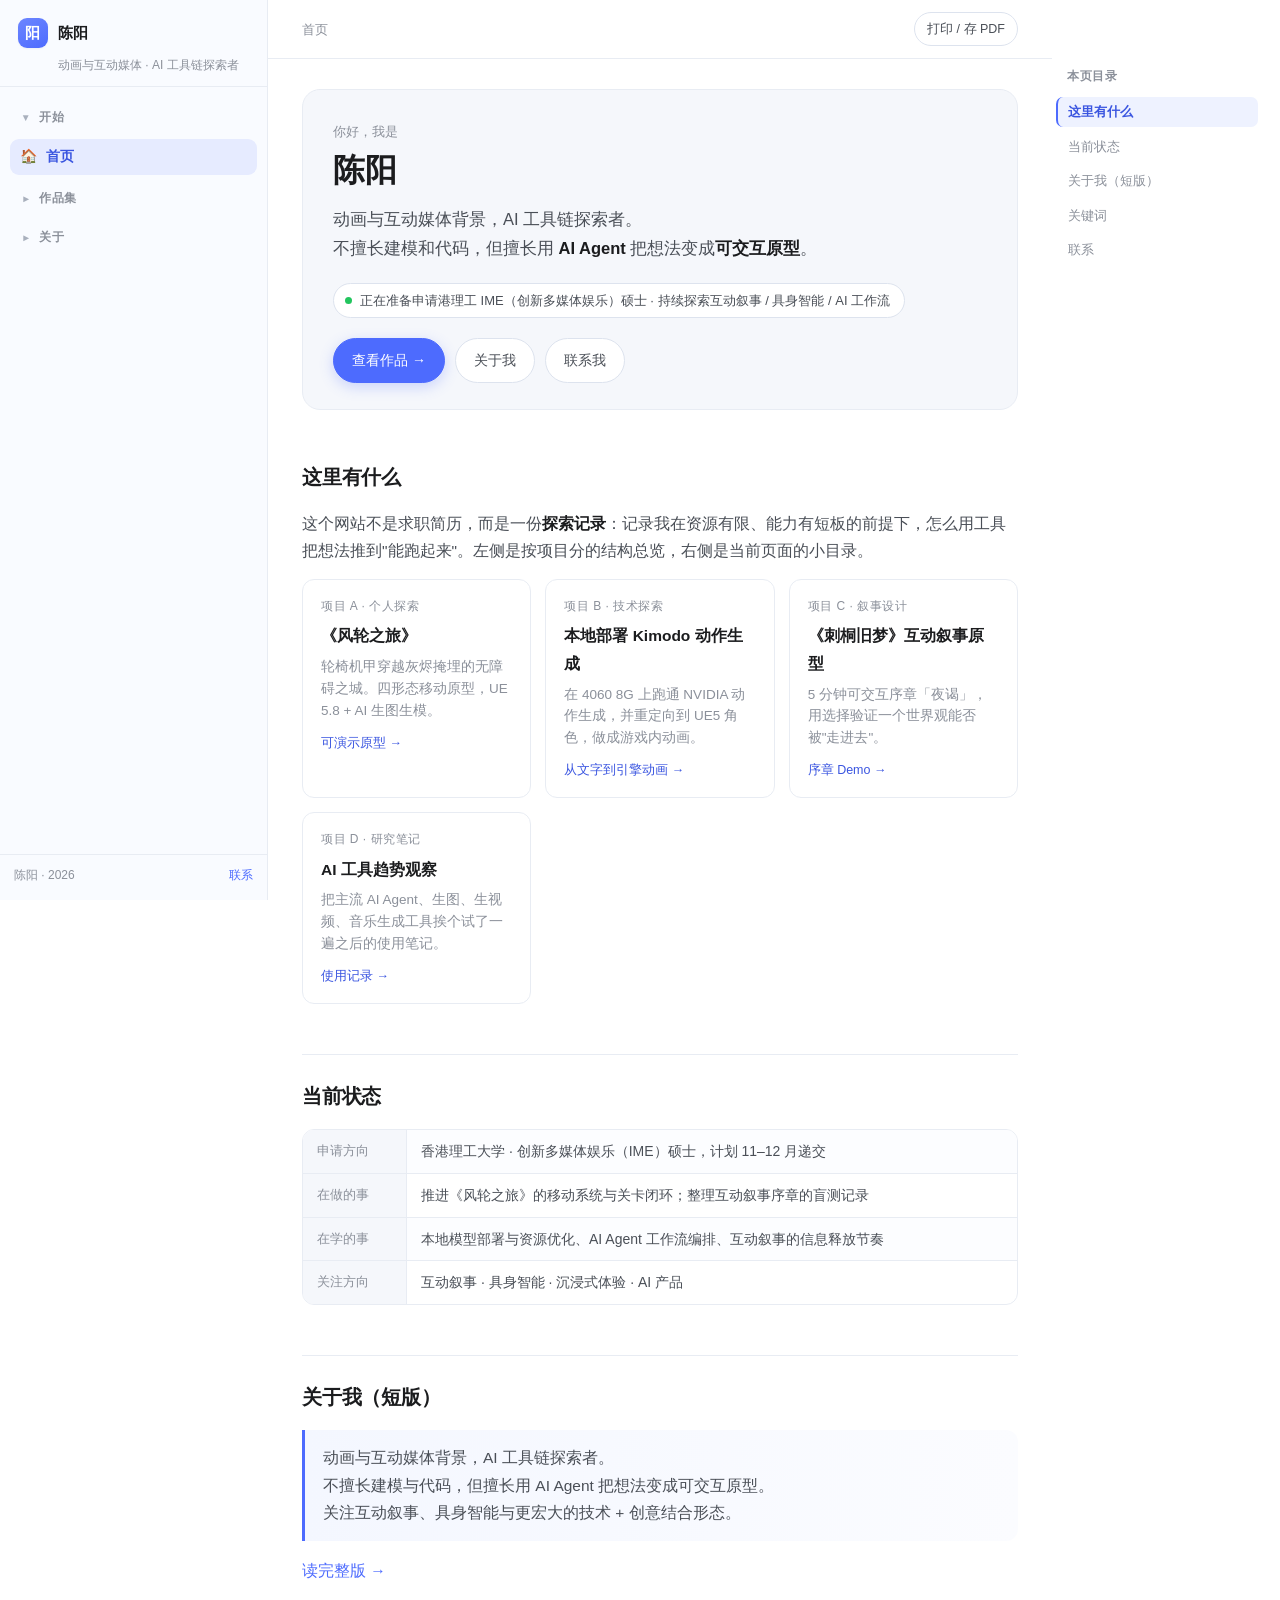
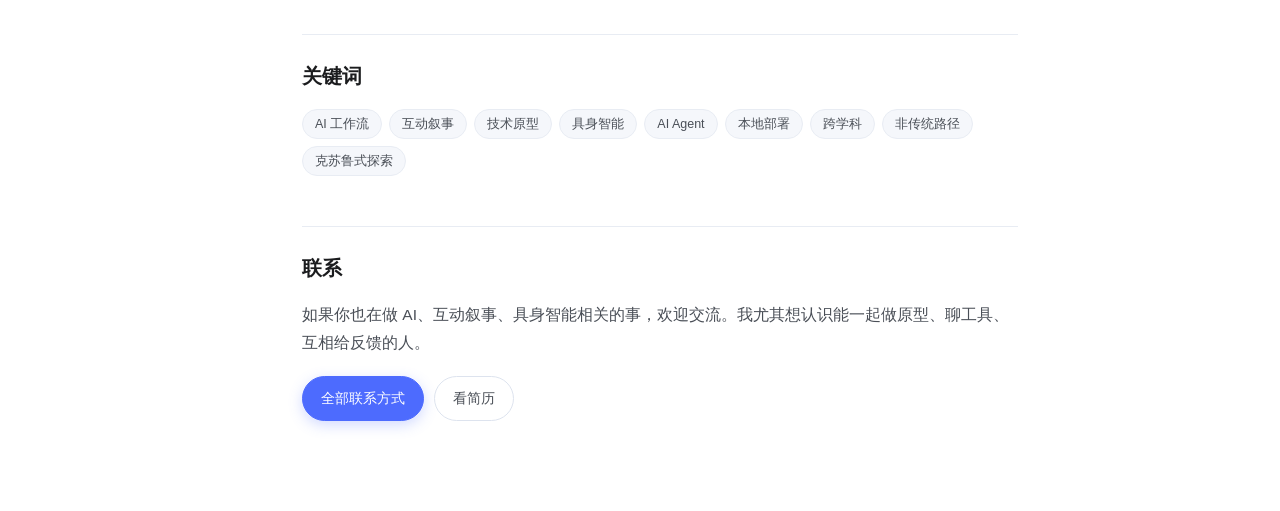
==== index.html @ 73cee603 "Add static site: index.html, site assets/content, CNAME for naoziyichou.xin" ====
<!DOCTYPE html>
<html lang="zh-CN">
<head>
<meta charset="UTF-8">
<meta name="viewport" content="width=device-width, initial-scale=1">
<title>陈阳 · 探索记录</title>
<meta name="description" content="动画与互动媒体背景，AI 工具链探索者。不擅长建模和代码，但擅长用 AI Agent 把想法变成可交互原型。">
<link rel="stylesheet" href="site/assets/style.css">
</head>
<body>

<div class="layout">

  <!-- ============================ 左侧：结构总览（目录） ============================ -->
  <aside class="sidebar" id="sidebar">
    <div class="side-head">
      <a class="brand" href="#/home">
        <span class="brand-mark" id="brandMark">阳</span>
        <span id="brandName">陈阳</span>
      </a>
      <div class="brand-sub" id="brandSub">动画与互动媒体 · AI 工具链探索者</div>
    </div>

    <nav class="side-scroll" id="sideNav"><!-- app.js 生成 --></nav>

    <div class="side-foot">
      <span class="who" id="sideWho">陈阳</span>
      <a href="#/contact">联系</a>
    </div>
  </aside>

  <div class="scrim" id="scrim"></div>

  <!-- ================================= 中间：正文 ================================= -->
  <main class="main">
    <div class="main-bar">
      <button class="menu-btn" id="menuBtn" type="button" aria-label="打开目录">☰</button>
      <div class="crumb" id="crumbs"></div>
      <div class="bar-actions">
        <button class="chip" id="printBtn" type="button" onclick="window.print()">打印 / 存 PDF</button>
      </div>
    </div>

    <div class="content">
      <article class="view" id="view"><!-- app.js 生成 --></article>
    </div>
  </main>

  <!-- ============================ 右侧：当前页面小目录 ============================ -->
  <aside class="toc">
    <div class="toc-title">本页目录</div>
    <div id="tocBody"></div>
  </aside>

</div>

<button class="to-top" id="toTop" type="button" aria-label="回到顶部">↑</button>

<script src="site/assets/uikit.js"></script>
<script src="site/content/site-pages.js"></script>
<script src="site/content/projects.js"></script>
<script src="site/assets/app.js"></script>
</body>
</html>
---- site/assets/style.css ----
/* ==========================================================================
   个人网站 · 样式表
   设计参考：DeepSeek 网页版聊天界面（浅色主题）
   - 左侧：会话列表式目录（可折叠）
   - 中间：聊天消息流式的正文
   - 右侧：当前页面的小目录（TOC）
   ========================================================================== */

:root {
  /* 取自 DeepSeek 网页版观感 */
  --bg-side: #f9fbff;
  --bg-main: #ffffff;
  --bg-soft: #f5f7fb;
  --bg-code: #f6f8fa;

  --line: #e8ecf3;
  --line-strong: #dde3ee;

  --text: #1b1c1e;
  --text-2: #4a4f57;
  --text-3: #8b909a;

  --brand: #4d6bfe;
  --brand-soft: #eef2ff;
  --brand-deep: #3a55e0;

  --amber: #b7791f;
  --amber-soft: #fff8e6;
  --amber-line: #f0dfae;

  --radius: 12px;
  --radius-lg: 18px;
  --radius-pill: 999px;

  --shadow-sm: 0 1px 2px rgba(21, 32, 66, .05);
  --shadow-md: 0 6px 20px rgba(21, 32, 66, .07);

  --side-w: 268px;
  --toc-w: 228px;
  --gutter: 34px;
}

* { box-sizing: border-box; }

html { scroll-behavior: smooth; }

body {
  margin: 0;
  background: var(--bg-main);
  color: var(--text);
  font-family: -apple-system, BlinkMacSystemFont, "Segoe UI", "Microsoft YaHei UI",
               "Microsoft YaHei", "PingFang SC", "Hiragino Sans GB", Roboto, sans-serif;
  font-size: 15.5px;
  line-height: 1.78;
  -webkit-font-smoothing: antialiased;
}

a { color: var(--brand); text-decoration: none; }
a:hover { text-decoration: underline; }

::selection { background: #d7e0ff; }

/* ---------- 滚动条（细，浅色） ---------- */
::-webkit-scrollbar { width: 9px; height: 9px; }
::-webkit-scrollbar-thumb {
  background: #d9dee8; border-radius: 999px;
  border: 2px solid transparent; background-clip: content-box;
}
::-webkit-scrollbar-thumb:hover { background: #c3cad8; background-clip: content-box; }
::-webkit-scrollbar-track { background: transparent; }

/* ==========================================================================
   1. 布局
   ========================================================================== */

.layout {
  display: grid;
  grid-template-columns: var(--side-w) minmax(0, 1fr) var(--toc-w);
  grid-template-areas: "side main toc";
  align-items: start;
  min-height: 100vh;
}

/* ==========================================================================
   2. 左侧边栏（结构总览 = 目录）
   ========================================================================== */

.sidebar {
  grid-area: side;
  background: var(--bg-side);
  border-right: 1px solid var(--line);
  display: flex;
  flex-direction: column;
  position: sticky;
  top: 0;
  height: 100vh;
}

.side-head {
  padding: 18px 18px 12px;
  border-bottom: 1px solid var(--line);
}

.brand {
  display: flex;
  align-items: center;
  gap: 10px;
  color: var(--text);
  font-weight: 700;
  font-size: 15px;
  letter-spacing: .2px;
}
.brand:hover { text-decoration: none; }

.brand-mark {
  width: 30px; height: 30px; flex: none;
  border-radius: 9px;
  background: linear-gradient(150deg, #6d86ff, var(--brand));
  color: #fff;
  display: grid; place-items: center;
  font-size: 15px; font-weight: 700;
  box-shadow: var(--shadow-sm);
}

.brand-sub {
  margin: 8px 0 0 40px;
  font-size: 12px;
  color: var(--text-3);
  line-height: 1.5;
}

.side-scroll {
  flex: 1;
  overflow-y: auto;
  padding: 12px 10px 26px;
}

.side-group { margin-bottom: 4px; }

.side-group-title {
  display: flex;
  align-items: center;
  gap: 7px;
  width: 100%;
  padding: 8px 10px 6px;
  border: 0;
  background: none;
  color: var(--text-3);
  font: inherit;
  font-size: 12px;
  font-weight: 600;
  letter-spacing: .6px;
  cursor: pointer;
}
.side-group-title:hover { color: var(--text-2); }

.side-group-title .caret {
  width: 12px;
  font-size: 10px;
  transition: transform .18s ease;
  color: #a9b0bd;
}
.side-group.collapsed .caret { transform: rotate(-90deg); }
.side-group.collapsed .side-list { display: none; }

.side-list { list-style: none; margin: 0; padding: 0; }

/* 一级项：像 DeepSeek 的会话条目 */
.side-link {
  display: flex;
  align-items: center;
  gap: 9px;
  padding: 8px 10px;
  margin: 1px 0;
  border-radius: 9px;
  color: var(--text-2);
  font-size: 14px;
  line-height: 1.4;
  transition: background .14s ease, color .14s ease;
}
.side-link:hover { background: #eef1f7; color: var(--text); text-decoration: none; }
.side-link.active { background: #e6ebff; color: var(--brand-deep); font-weight: 600; }

.side-link .ico { font-size: 14px; width: 17px; text-align: center; flex: none; }
.side-link .txt { overflow: hidden; text-overflow: ellipsis; white-space: nowrap; }

/* 二级项：当前章节的小节 */
.side-sub { list-style: none; margin: 2px 0 8px; padding: 0 0 0 27px; }
.side-sub a {
  display: block;
  padding: 4px 8px;
  border-radius: 7px;
  color: var(--text-3);
  font-size: 12.5px;
  line-height: 1.5;
  border-left: 2px solid transparent;
}
.side-sub a:hover { color: var(--text-2); background: #f1f4f9; text-decoration: none; }
.side-sub a.active {
  color: var(--brand-deep);
  border-left-color: var(--brand);
  background: #f0f3ff;
}

.side-foot {
  border-top: 1px solid var(--line);
  padding: 10px 14px 14px;
  display: flex;
  align-items: center;
  justify-content: space-between;
  gap: 10px;
  font-size: 12px;
  color: var(--text-3);
}

.side-foot .who { overflow: hidden; text-overflow: ellipsis; white-space: nowrap; }

/* ==========================================================================
   3. 中间正文区
   ========================================================================== */

.main {
  grid-area: main;
  align-self: start;
  min-width: 0;
  display: flex;
  flex-direction: column;
}

.main-bar {
  position: sticky; top: 0; z-index: 20;
  display: flex; align-items: center; gap: 12px;
  padding: 12px var(--gutter);
  background: rgba(255, 255, 255, .86);
  backdrop-filter: blur(10px);
  border-bottom: 1px solid var(--line);
}

.crumb { font-size: 13px; color: var(--text-3); display: flex; align-items: center; gap: 7px; }
.crumb a { color: var(--text-3); }
.crumb a:hover { color: var(--brand); text-decoration: none; }
.crumb .sep { color: #c8cdd8; }
.crumb .now { color: var(--text-2); }

.bar-actions { margin-left: auto; display: flex; gap: 8px; }

.chip {
  border: 1px solid var(--line-strong);
  background: #fff;
  color: var(--text-2);
  border-radius: var(--radius-pill);
  padding: 5px 12px;
  font: inherit;
  font-size: 12.5px;
  cursor: pointer;
  transition: .15s ease;
}
.chip:hover { border-color: #c3cdec; color: var(--brand-deep); background: var(--brand-soft); }

.content { padding: 30px var(--gutter) 90px; max-width: 860px; width: 100%; }

/* ---------- 动效：进入页面时轻微上浮（像新消息出现） ---------- */
.view-enter { animation: rise .28s ease both; }
@keyframes rise {
  from { opacity: 0; transform: translateY(8px); }
  to   { opacity: 1; transform: none; }
}

/* ---------- 标题层级 ---------- */

.page-eyebrow {
  display: inline-flex; align-items: center; gap: 7px;
  font-size: 12px; font-weight: 600; letter-spacing: .8px;
  color: var(--brand-deep);
  background: var(--brand-soft);
  border-radius: var(--radius-pill);
  padding: 4px 12px;
  margin-bottom: 14px;
}

h1 {
  font-size: 30px;
  line-height: 1.35;
  margin: 0 0 14px;
  letter-spacing: -.4px;
}

h2 {
  font-size: 20px;
  margin: 44px 0 14px;
  padding-top: 6px;
  letter-spacing: -.2px;
  scroll-margin-top: 78px;
}

h3 {
  font-size: 16.5px;
  margin: 28px 0 10px;
  color: var(--text);
  scroll-margin-top: 78px;
}

h2 + h3 { margin-top: 14px; }

p { margin: 0 0 14px; color: var(--text-2); }
strong { color: var(--text); font-weight: 650; }

ul, ol { margin: 0 0 14px; padding-left: 22px; color: var(--text-2); }
li { margin: 5px 0; }
li::marker { color: #b4bccc; }

.lead {
  font-size: 16.5px;
  color: var(--text-2);
  margin-bottom: 18px;
}

/* 章节之间的细分隔线（h2 上方） */
h2::before {
  content: "";
  display: block;
  height: 1px;
  background: var(--line);
  margin-bottom: 24px;
}
h2:first-of-type::before { display: none; }

/* ---------- 行内代码 / 代码块 ---------- */

code {
  font-family: "Cascadia Code", Consolas, "SFMono-Regular", Menlo, monospace;
  font-size: .88em;
  background: var(--bg-code);
  border: 1px solid var(--line);
  border-radius: 6px;
  padding: 1px 6px;
  color: #b3306b;
}

pre {
  background: var(--bg-code);
  border: 1px solid var(--line);
  border-radius: var(--radius);
  padding: 14px 16px;
  overflow-x: auto;
  font-size: 13px;
  line-height: 1.65;
  margin: 0 0 16px;
}
pre code { background: none; border: 0; padding: 0; color: #24292f; }

/* ---------- Hero（仿聊天首屏） ---------- */

.hero {
  background: var(--bg-soft);
  border: 1px solid var(--line);
  border-radius: var(--radius-lg);
  padding: 30px 30px 26px;
  margin-bottom: 8px;
}

.hero .hi { font-size: 13px; color: var(--text-3); margin-bottom: 6px; }
.hero h1 { font-size: 32px; margin-bottom: 12px; }
.hero .lead { margin-bottom: 20px; }

.status-line {
  display: inline-flex; align-items: center; gap: 8px;
  font-size: 13px; color: var(--text-2);
  background: #fff;
  border: 1px solid var(--line-strong);
  border-radius: var(--radius-pill);
  padding: 5px 14px 5px 11px;
}

.pulse {
  width: 7px; height: 7px; border-radius: 50%;
  background: #22c55e;
  box-shadow: 0 0 0 0 rgba(34, 197, 94, .5);
  animation: pulse 2.2s infinite;
}
@keyframes pulse {
  0%   { box-shadow: 0 0 0 0 rgba(34, 197, 94, .45); }
  70%  { box-shadow: 0 0 0 7px rgba(34, 197, 94, 0); }
  100% { box-shadow: 0 0 0 0 rgba(34, 197, 94, 0); }
}

.cta-row { display: flex; flex-wrap: wrap; gap: 10px; margin-top: 20px; }

.btn {
  display: inline-flex; align-items: center; gap: 7px;
  padding: 9px 18px;
  border-radius: var(--radius-pill);
  font-size: 14px;
  border: 1px solid var(--line-strong);
  background: #fff;
  color: var(--text-2);
  cursor: pointer;
  transition: .15s ease;
}
.btn:hover { text-decoration: none; border-color: #c3cdec; color: var(--brand-deep); background: var(--brand-soft); }
.btn.primary {
  background: var(--brand); border-color: var(--brand); color: #fff;
  box-shadow: 0 4px 14px rgba(77, 107, 254, .25);
}
.btn.primary:hover { background: var(--brand-deep); border-color: var(--brand-deep); color: #fff; }

/* ---------- 卡片 / 网格 ---------- */

.grid { display: grid; gap: 14px; grid-template-columns: repeat(auto-fit, minmax(215px, 1fr)); }

.card {
  display: block;
  border: 1px solid var(--line);
  border-radius: var(--radius);
  padding: 16px 18px;
  background: #fff;
  color: inherit;
  transition: .18s ease;
}
.card:hover {
  text-decoration: none;
  border-color: #c8d3f6;
  box-shadow: var(--shadow-md);
  transform: translateY(-2px);
}
.card .k { font-size: 12px; color: var(--text-3); letter-spacing: .5px; }
.card .t { font-weight: 650; margin: 5px 0 6px; font-size: 15.5px; }
.card .d { font-size: 13.5px; color: var(--text-3); line-height: 1.62; margin: 0; }
.card .foot { margin-top: 10px; font-size: 12.5px; color: var(--brand-deep); }

/* ---------- 引用 / 高亮框 ---------- */

.quote {
  border-left: 3px solid var(--brand);
  background: linear-gradient(90deg, #f4f7ff, #fbfcff);
  border-radius: 0 var(--radius) var(--radius) 0;
  padding: 14px 18px;
  margin: 0 0 16px;
  color: var(--text-2);
}
.quote p:last-child { margin-bottom: 0; }

.note {
  background: var(--amber-soft);
  border: 1px solid var(--amber-line);
  border-radius: var(--radius);
  padding: 13px 16px;
  font-size: 14px;
  color: #6b5316;
  margin: 0 0 16px;
}
.note b { color: var(--amber); }
.note ul { color: #6b5316; margin-bottom: 0; }

.placeholder {
  display: inline-block;
  background: #fff4f4;
  border: 1px dashed #e9b1b1;
  color: #b04a4a;
  border-radius: 6px;
  padding: 0 6px;
  font-size: .92em;
}

/* ---------- 表格 ---------- */

.table-wrap { overflow-x: auto; margin: 0 0 18px; }

table {
  width: 100%;
  border-collapse: separate;
  border-spacing: 0;
  font-size: 14px;
  border: 1px solid var(--line);
  border-radius: var(--radius);
  overflow: hidden;
}
th, td {
  text-align: left;
  padding: 9px 14px;
  border-bottom: 1px solid var(--line);
  vertical-align: top;
  color: var(--text-2);
}
th { background: var(--bg-soft); font-weight: 600; color: var(--text); white-space: nowrap; }
td code { white-space: nowrap; }
tbody tr:last-child td { border-bottom: 0; }
tbody tr:hover td { background: #fafbfe; }

/* ---------- 项目元信息（聊天气泡感的定义列表） ---------- */

.meta {
  border: 1px solid var(--line);
  border-radius: var(--radius);
  overflow: hidden;
  margin: 0 0 18px;
  font-size: 14px;
}
.meta .row { display: flex; gap: 0; border-bottom: 1px solid var(--line); }
.meta .row:last-child { border-bottom: 0; }
.meta .row:nth-child(odd) { background: #fcfdff; }
.meta .k {
  flex: none; width: 104px;
  padding: 9px 14px;
  color: var(--text-3);
  font-size: 13px;
  background: var(--bg-soft);
  border-right: 1px solid var(--line);
}
.meta .v { padding: 9px 14px; color: var(--text-2); }

/* ---------- 图片 ---------- */

figure { margin: 0 0 20px; }
figure img, .shot img {
  width: 100%; height: auto; display: block;
  border: 1px solid var(--line);
  border-radius: var(--radius);
  box-shadow: var(--shadow-sm);
  background: var(--bg-soft);
}
figcaption {
  font-size: 12.5px;
  color: var(--text-3);
  margin-top: 8px;
  line-height: 1.6;
}
.shot-grid { display: grid; gap: 12px; grid-template-columns: 1fr; }

/* “过程 / 结果 / 反思”三段式小标题 */
.stage {
  border: 1px solid var(--line);
  border-left: 3px solid var(--brand);
  border-radius: var(--radius);
  padding: 14px 18px 4px;
  margin: 0 0 14px;
  background: #fdfdff;
}
.stage h3 { margin-top: 0; }
.stage p:last-child { margin-bottom: 12px; }

/* ---------- 标签 ---------- */

.tags { display: flex; flex-wrap: wrap; gap: 7px; margin: 0 0 18px; }
.tag {
  font-size: 12.5px;
  color: var(--text-2);
  background: var(--bg-soft);
  border: 1px solid var(--line);
  border-radius: var(--radius-pill);
  padding: 3px 12px;
}
.tag.on { color: var(--brand-deep); background: var(--brand-soft); border-color: #d6dfff; }

/* ---------- 时间线（学习/探索路径） ---------- */

.tl { list-style: none; margin: 0 0 18px; padding: 0; }
.tl li {
  position: relative;
  padding: 0 0 16px 22px;
  border-left: 1px solid var(--line-strong);
}
.tl li:last-child { padding-bottom: 0; border-left-color: transparent; }
.tl li::before {
  content: ""; position: absolute; left: -4.5px; top: 10px;
  width: 8px; height: 8px; border-radius: 50%;
  background: #fff; border: 2px solid var(--brand);
}
.tl .when { font-size: 12.5px; color: var(--text-3); }
.tl .what { font-weight: 600; color: var(--text); }
.tl .desc { font-size: 13.5px; color: var(--text-3); }

/* ==========================================================================
   4. 右侧小目录（当前页面内的标题目录）
   ========================================================================== */

.toc {
  grid-area: toc;
  align-self: start;
  position: sticky;
  top: 0;
  height: 100vh;
  overflow-y: auto;
  /* 顶部让开中间那条吸顶标题栏，避免目录第一项被裁掉 */
  padding: 66px 22px 40px 4px;
  font-size: 13px;
}

.toc-title {
  font-size: 12px;
  font-weight: 600;
  letter-spacing: .7px;
  color: var(--text-3);
  margin-bottom: 10px;
  padding-left: 11px;
}

.toc ul { list-style: none; margin: 0; padding: 0; }

.toc a {
  display: block;
  padding: 5px 10px;
  border-radius: 7px;
  color: var(--text-3);
  line-height: 1.5;
  border-left: 2px solid transparent;
  overflow: hidden;
  text-overflow: ellipsis;
  white-space: nowrap;
}
.toc a:hover { color: var(--text-2); background: #f4f6fa; text-decoration: none; }
.toc a.active {
  color: var(--brand-deep);
  background: var(--brand-soft);
  border-left-color: var(--brand);
  font-weight: 600;
}
.toc .lv3 a { padding-left: 22px; font-size: 12.5px; }
.toc .empty { padding-left: 11px; color: #b6bcc7; font-size: 12.5px; }

/* 回到顶部 */
.to-top {
  position: fixed; right: calc(var(--toc-w) + 18px); bottom: 26px;
  width: 38px; height: 38px;
  border-radius: 50%;
  border: 1px solid var(--line-strong);
  background: #fff;
  color: var(--text-2);
  cursor: pointer;
  box-shadow: var(--shadow-md);
  display: none;
  place-items: center;
  font-size: 15px;
  z-index: 30;
}
.to-top.show { display: grid; }
.to-top:hover { color: var(--brand-deep); border-color: #c3cdec; }

/* ==========================================================================
   5. 响应式
   ========================================================================== */

.menu-btn { display: none; }

@media (max-width: 1180px) {
  .layout {
    grid-template-columns: var(--side-w) minmax(0, 1fr);
    grid-template-areas: "side main";
  }
  .toc { display: none; }
  .to-top { right: 20px; }
}

@media (max-width: 860px) {
  :root { --gutter: 20px; }

  .layout {
    grid-template-columns: minmax(0, 1fr);
    grid-template-areas: "main";
  }

  .sidebar {
    grid-area: main;
    position: fixed; z-index: 60;
    left: 0; top: 0; width: 280px;
    transform: translateX(-102%);
    transition: transform .22s ease;
    box-shadow: 0 0 40px rgba(20, 28, 60, .18);
  }
  .sidebar.open { transform: none; }

  .scrim {
    grid-area: main;
    position: fixed; inset: 0; z-index: 55;
    background: rgba(18, 24, 45, .35);
    display: none;
  }
  .scrim.show { display: block; }

  .menu-btn {
    display: grid; place-items: center;
    width: 34px; height: 34px; flex: none;
    border-radius: 9px;
    border: 1px solid var(--line-strong);
    background: #fff; color: var(--text-2);
    cursor: pointer; font-size: 15px;
  }

  h1 { font-size: 25px; }
  .hero { padding: 22px 20px; }
  .hero h1 { font-size: 26px; }
  .content { padding: 22px var(--gutter) 70px; }
  .meta .row { flex-direction: column; }
  .meta .k { width: auto; border-right: 0; border-bottom: 1px solid var(--line); }
}

/* 打印（可当作品集 PDF 用） */
@media print {
  .sidebar, .toc, .main-bar, .to-top { display: none !important; }
  .layout { grid-template-columns: 1fr; }
  .content { max-width: none; padding: 0; }
  .card:hover { transform: none; box-shadow: none; }
}
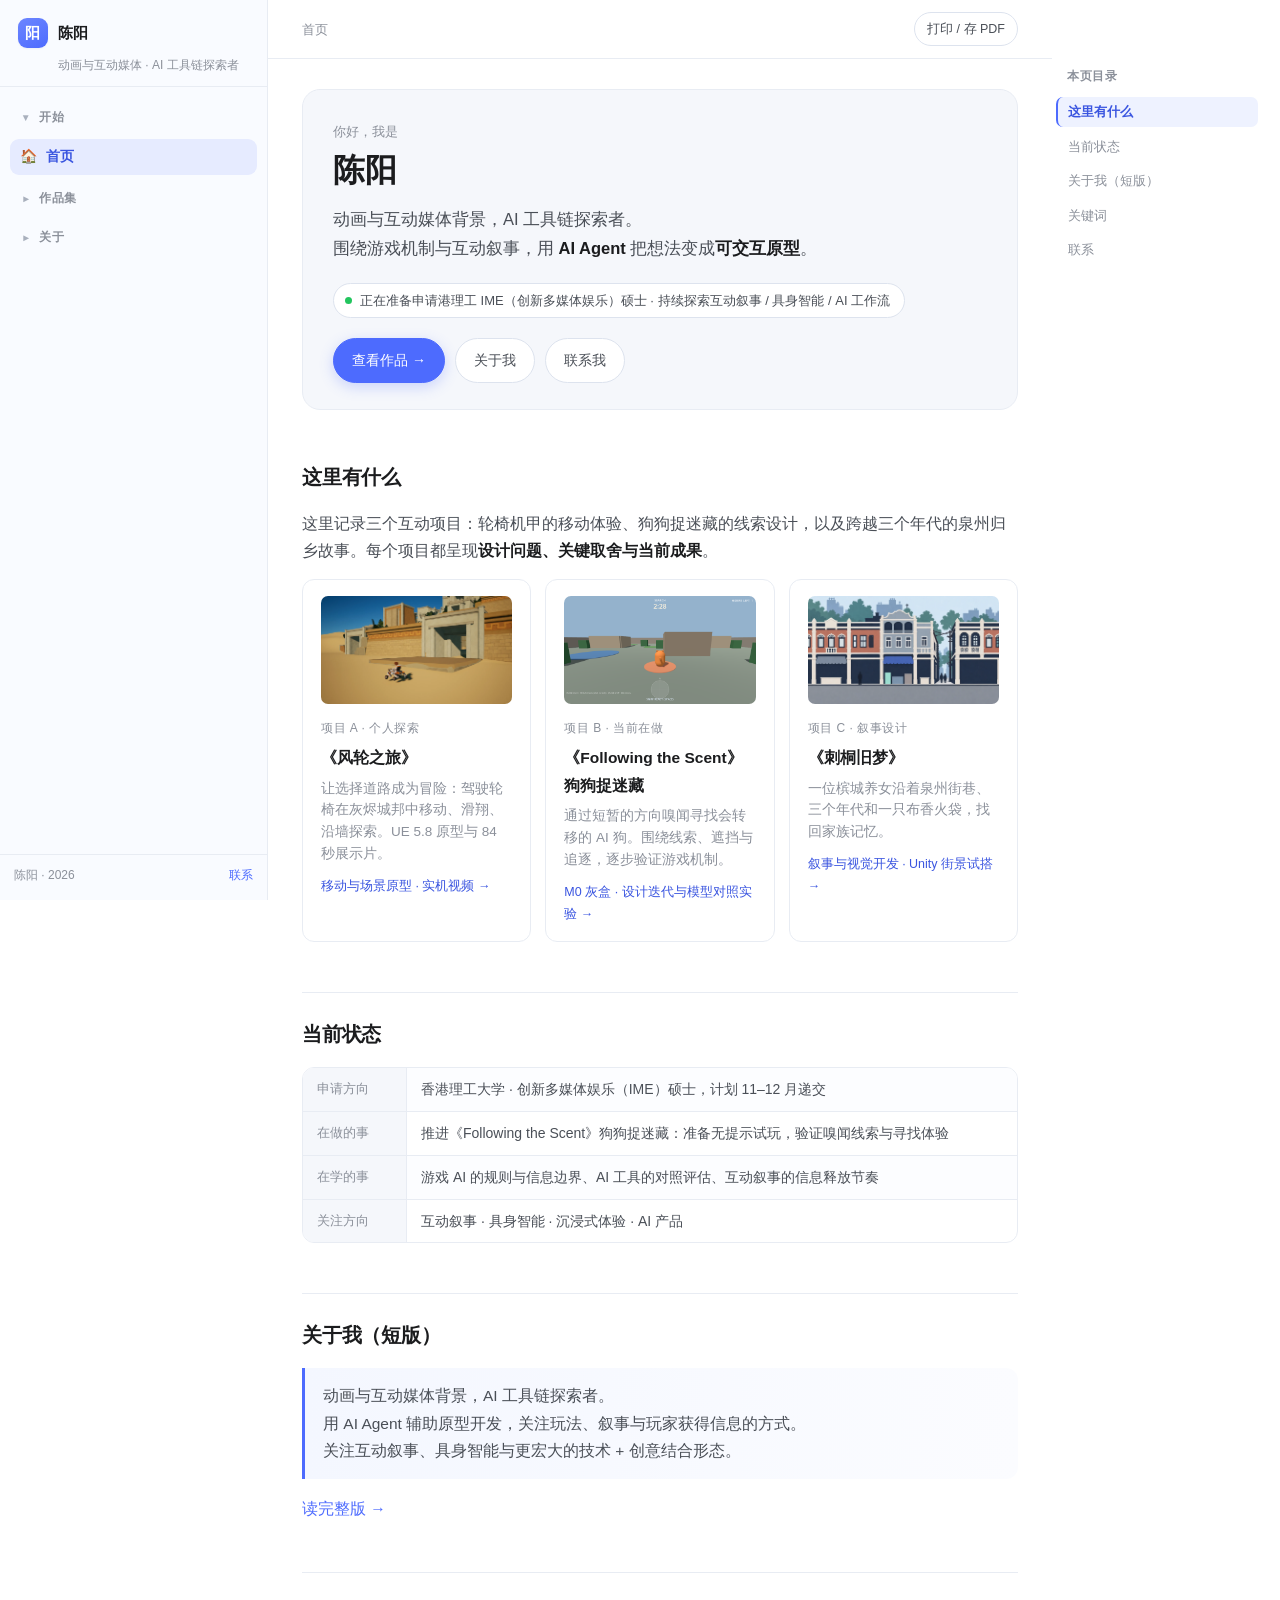
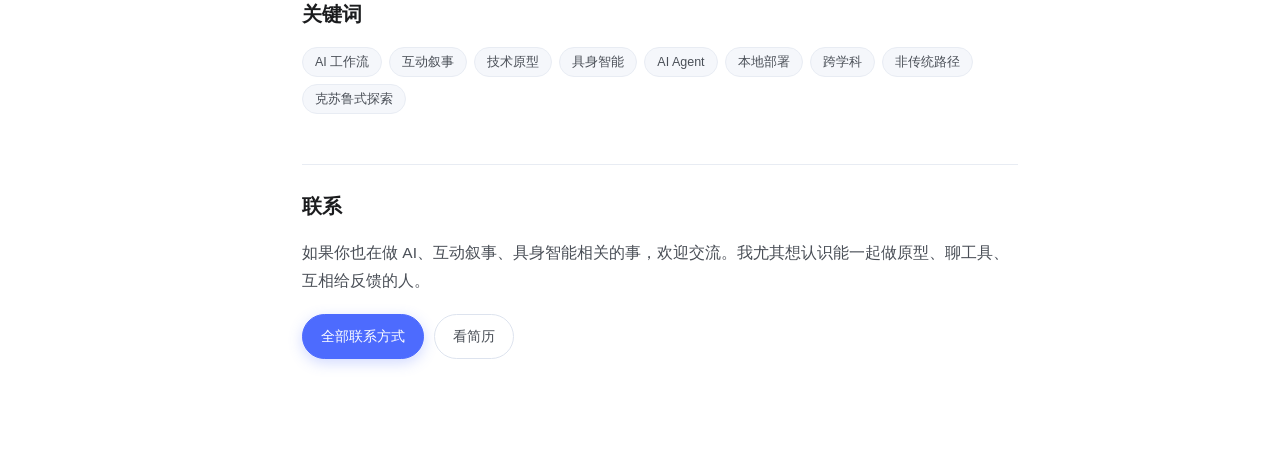
==== commit b4a45e64: "Refresh portfolio projects and add gameplay media" ====
--- a/index.html
+++ b/index.html
@@ -4,7 +4,7 @@
 <meta charset="UTF-8">
 <meta name="viewport" content="width=device-width, initial-scale=1">
 <title>陈阳 · 探索记录</title>
-<meta name="description" content="动画与互动媒体背景，AI 工具链探索者。不擅长建模和代码，但擅长用 AI Agent 把想法变成可交互原型。">
+<meta name="description" content="陈阳的互动项目与设计记录：风轮之旅实机原型、Following the Scent 狗狗捉迷藏、刺桐旧梦泉州归乡叙事与视觉开发。">
 <link rel="stylesheet" href="site/assets/style.css">
 </head>
 <body>
--- a/site/assets/style.css
+++ b/site/assets/style.css
@@ -428,6 +428,29 @@
 .card .d { font-size: 13.5px; color: var(--text-3); line-height: 1.62; margin: 0; }
 .card .foot { margin-top: 10px; font-size: 12.5px; color: var(--brand-deep); }
 
+.card-cover {
+  display: block;
+  width: 100%;
+  height: auto;
+  aspect-ratio: 16 / 9;
+  object-fit: cover;
+  border-radius: 7px;
+  margin-bottom: 14px;
+  background: var(--bg-soft);
+}
+
+.project-video {
+  display: block;
+  width: 100%;
+  height: auto;
+  aspect-ratio: 16 / 9;
+  border: 1px solid var(--line);
+  border-radius: var(--radius);
+  background: #101214;
+}
+
+.media-link { font-size: 13px; }
+
 /* ---------- 引用 / 高亮框 ---------- */
 
 .quote {
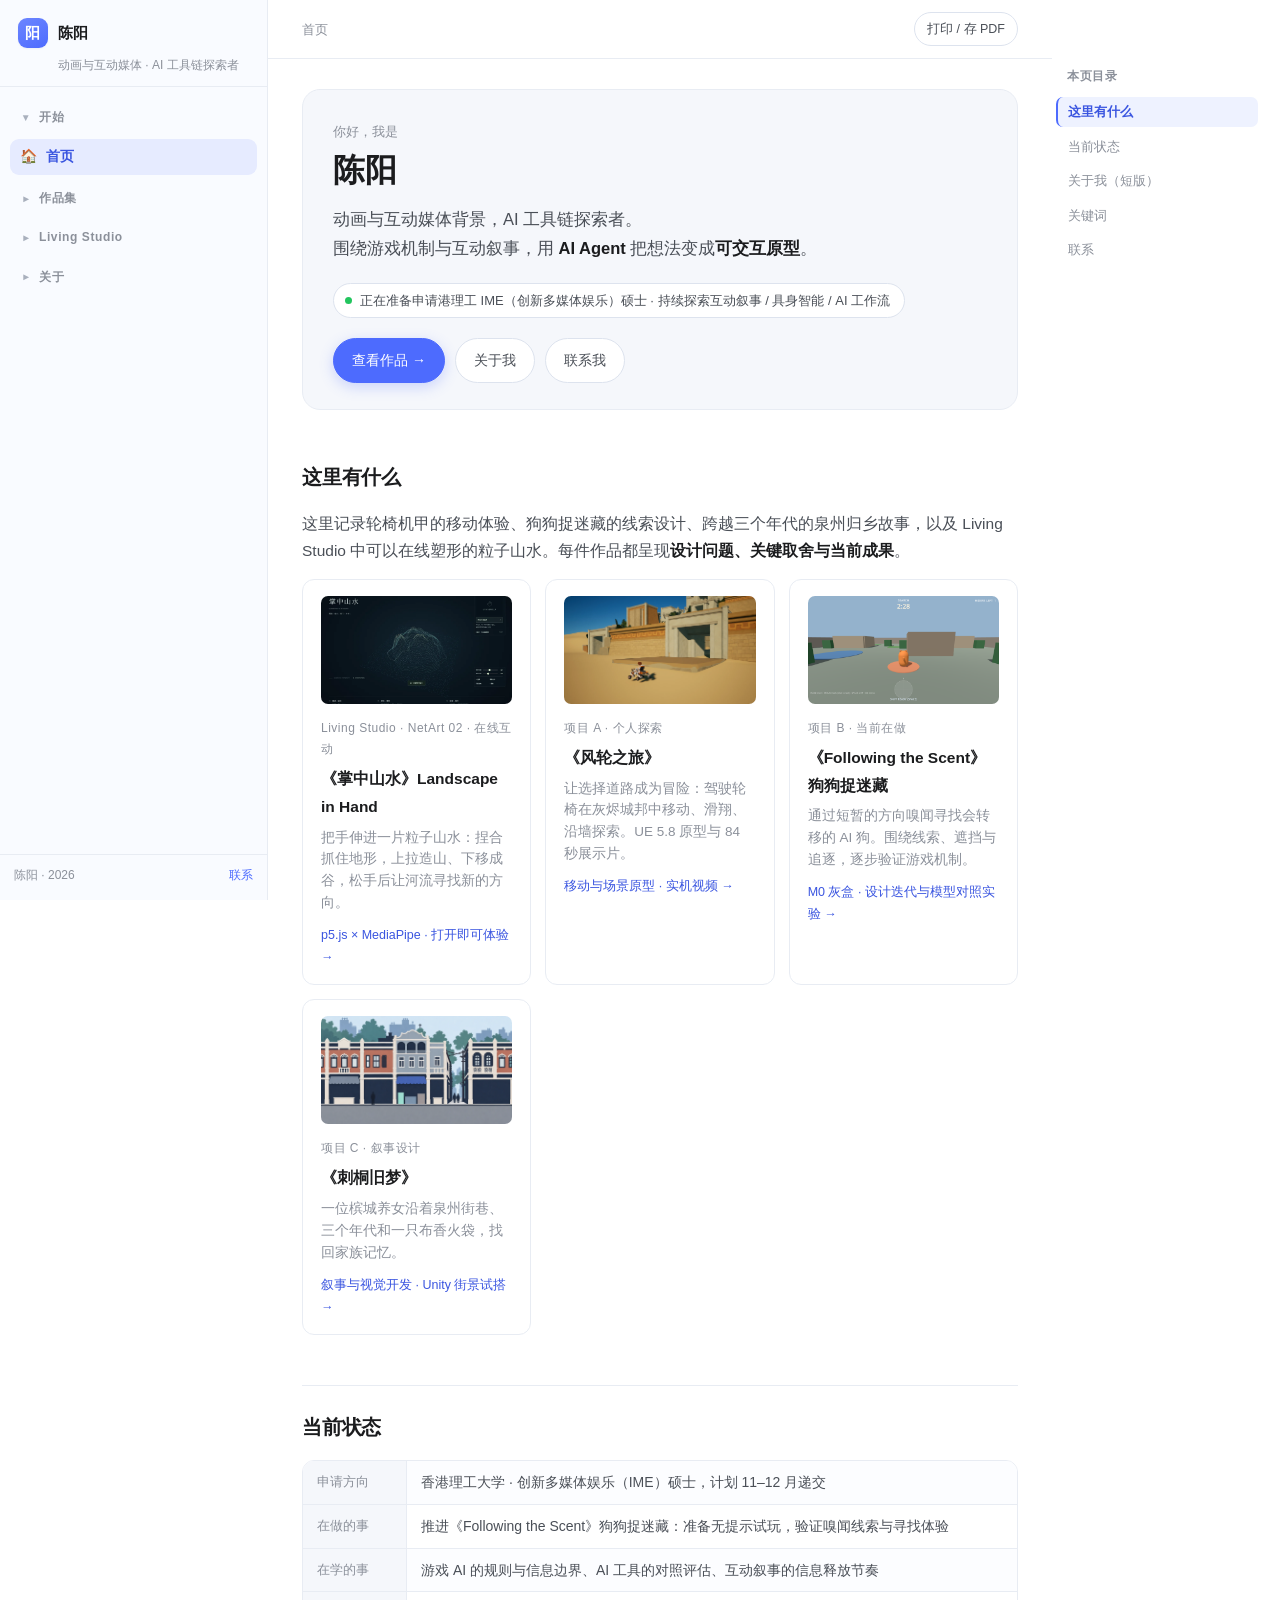
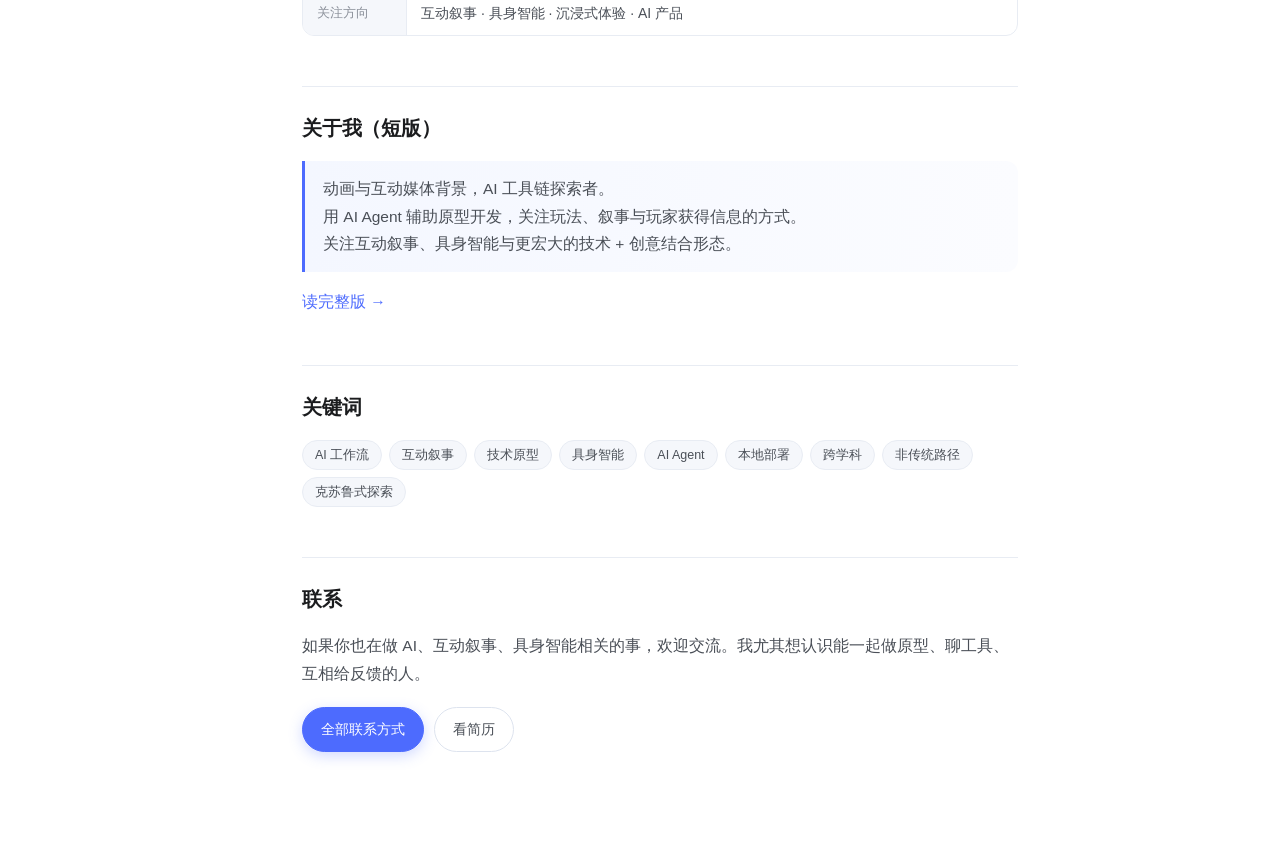
==== commit ea8dfcf2: "Embed Landscape in Hand NetArt 02 in personal website" ====
--- a/index.html
+++ b/index.html
@@ -4,8 +4,8 @@
 <meta charset="UTF-8">
 <meta name="viewport" content="width=device-width, initial-scale=1">
 <title>陈阳 · 探索记录</title>
-<meta name="description" content="陈阳的互动项目与设计记录：风轮之旅实机原型、Following the Scent 狗狗捉迷藏、刺桐旧梦泉州归乡叙事与视觉开发。">
-<link rel="stylesheet" href="site/assets/style.css">
+<meta name="description" content="陈阳的互动项目与设计记录：风轮之旅、Following the Scent、刺桐旧梦，以及可以在线用手势塑形的掌中山水 Living Studio 作品。">
+<link rel="stylesheet" href="site/assets/style.css?v=20261108-netart02">
 </head>
 <body>
 
@@ -57,8 +57,9 @@
 <button class="to-top" id="toTop" type="button" aria-label="回到顶部">↑</button>
 
 <script src="site/assets/uikit.js"></script>
-<script src="site/content/site-pages.js"></script>
-<script src="site/content/projects.js"></script>
-<script src="site/assets/app.js"></script>
+<script src="site/content/site-pages.js?v=20261108-netart02"></script>
+<script src="site/content/projects.js?v=20261108-netart02"></script>
+<script src="site/content/living-studio.js?v=20261108-netart02"></script>
+<script src="site/assets/app.js?v=20261108-netart02"></script>
 </body>
 </html>
--- a/site/assets/style.css
+++ b/site/assets/style.css
@@ -451,6 +451,17 @@
 
 .media-link { font-size: 13px; }
 
+/* Living Studio: keep the artwork self-contained and give it a fullscreen stage. */
+.artwork-actions { display:flex; flex-wrap:wrap; gap:10px; margin:18px 0 16px; }
+.artwork-actions button { font-family:inherit; }
+.artwork-stage { overflow:hidden; border:1px solid var(--line-strong); border-radius:var(--radius); background:#070e15; }
+.artwork-frame { display:block; width:100%; height:760px; border:0; }
+.artwork-stage:fullscreen { width:100vw; height:100vh; height:100dvh; border:0; border-radius:0; }
+.artwork-stage:fullscreen .artwork-frame { height:100%; }
+.artwork-caption { font-size:12.5px; color:var(--text-3); margin:10px 0 20px; }
+@media (max-width:600px) { .artwork-frame { height:800px; } .artwork-actions .btn { padding:8px 14px; font-size:13px; } }
+@media print { .artwork-actions,.artwork-stage { display:none !important; } }
+
 /* ---------- 引用 / 高亮框 ---------- */
 
 .quote {
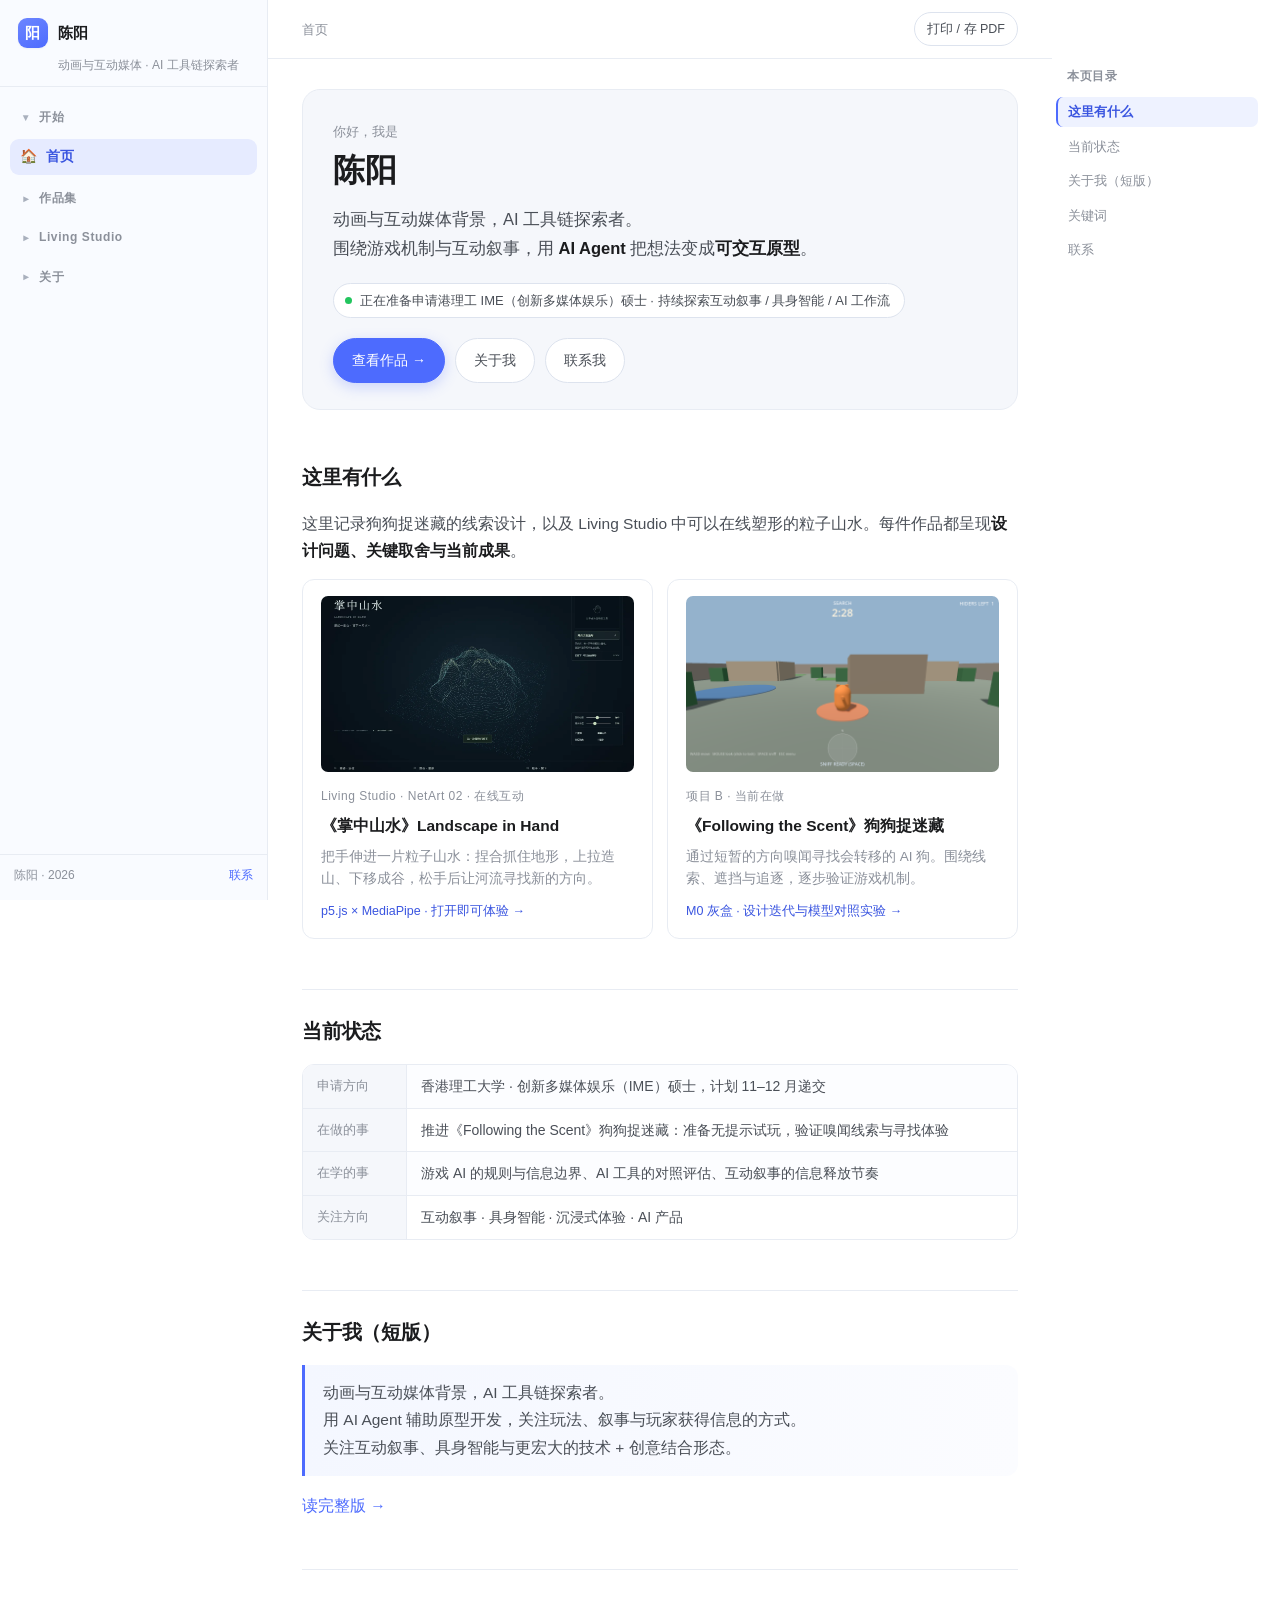
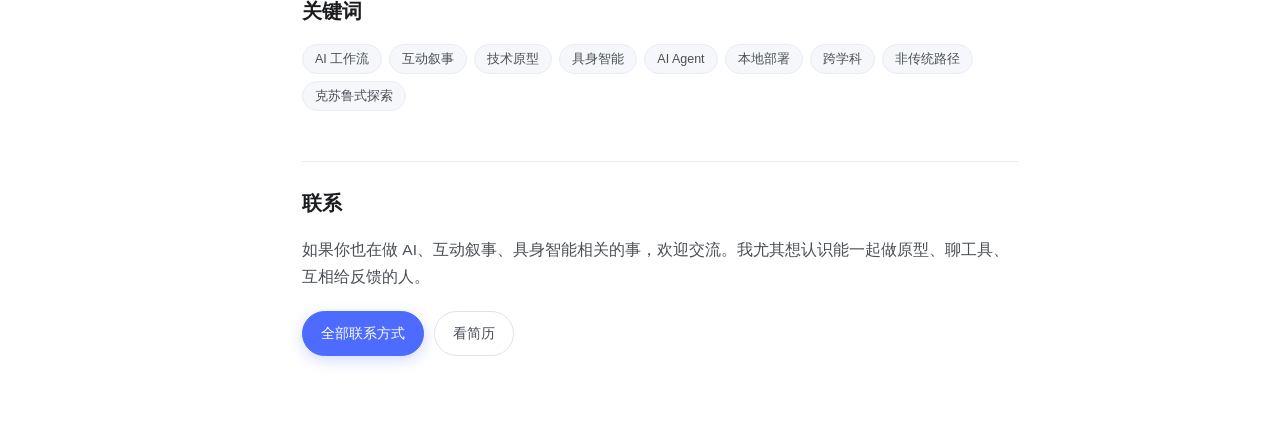
==== commit 2feebc60: "Temporarily unpublish projects A and C for course submission" ====
--- a/index.html
+++ b/index.html
@@ -2,9 +2,16 @@
 <html lang="zh-CN">
 <head>
 <meta charset="UTF-8">
+<script>
+if (location.protocol === 'http:' && /^(www\.)?naoziyichou\.xin$/i.test(location.hostname)) {
+  const secureURL = new URL(location.href);
+  secureURL.protocol = 'https:';
+  location.replace(secureURL.href);
+}
+</script>
 <meta name="viewport" content="width=device-width, initial-scale=1">
 <title>陈阳 · 探索记录</title>
-<meta name="description" content="陈阳的互动项目与设计记录：风轮之旅、Following the Scent、刺桐旧梦，以及可以在线用手势塑形的掌中山水 Living Studio 作品。">
+<meta name="description" content="陈阳的互动项目与设计记录：Following the Scent 狗狗捉迷藏，以及可以在线用手势塑形的掌中山水 Living Studio 作品。">
 <link rel="stylesheet" href="site/assets/style.css?v=20261108-netart02">
 </head>
 <body>
@@ -57,9 +64,9 @@
 <button class="to-top" id="toTop" type="button" aria-label="回到顶部">↑</button>
 
 <script src="site/assets/uikit.js"></script>
-<script src="site/content/site-pages.js?v=20261108-netart02"></script>
-<script src="site/content/projects.js?v=20261108-netart02"></script>
+<script src="site/content/site-pages.js?v=20261108-course"></script>
+<script src="site/content/projects.js?v=20261108-course"></script>
 <script src="site/content/living-studio.js?v=20261108-netart02"></script>
-<script src="site/assets/app.js?v=20261108-netart02"></script>
+<script src="site/assets/app.js?v=20261108-course"></script>
 </body>
 </html>
